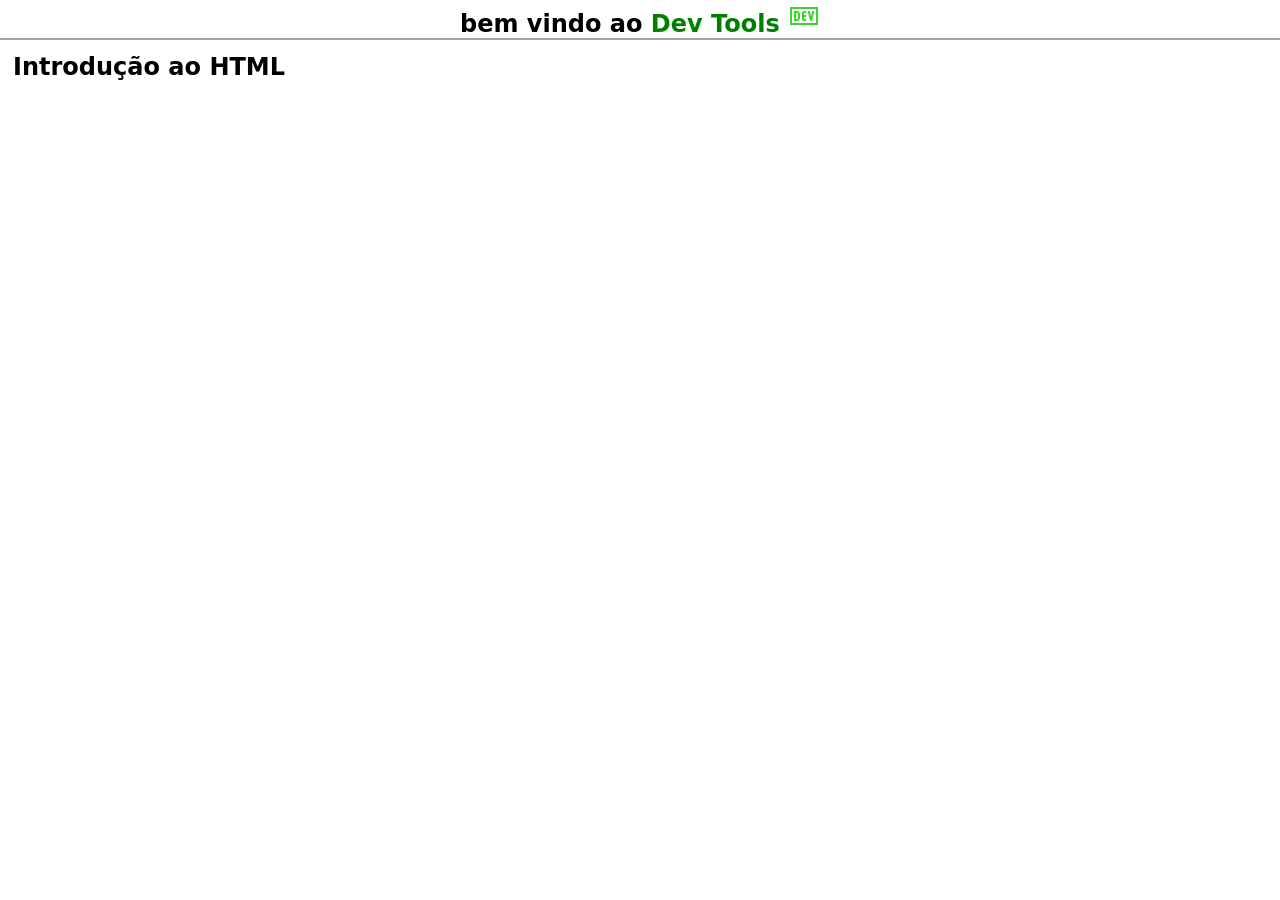
==== index.html @ c797a67d "prototico" ====
<!DOCTYPE html>
<html lang="en">
<head>
    <meta charset="UTF-8">
    <meta name="viewport" content="width=device-width, initial-scale=1.0">
    <title>Dev tools</title>
    <link rel="stylesheet" href="css/style.css">
</head>
<body>
    <nav>
        <div class="nav-box">

            <h1>bem vindo ao <b>Dev Tools</b> <img src="figs/icons8-desenvolvedor-32.png" alt=""></h1>
            
    </div>

</nav>
    <hr>
    <main>
        <div class="title-main">
 <h2>Introdução ao HTML</h2>
        </div>
       
    </main>
    
</body>
</html>
---- css/style.css ----
*{
    font-family:system-ui, -apple-system, BlinkMacSystemFont, 'Segoe UI', Roboto, Oxygen, Ubuntu, Cantarell, 'Open Sans', 'Helvetica Neue', sans-serif;
    margin: 0;
    padding: 0;
    box-sizing: border-box;
}

nav{
    display: grid;
    text-align: center;
    align-items: center;
    margin: 0 auto;


}
.nav-box{
    color: black;
}
b{
    color: green;
}
hr{

    border: 0.1px solid #a5a4a4;
}
main{
    margin: 8px
}
.title-main{
    
    padding: 5px;
}
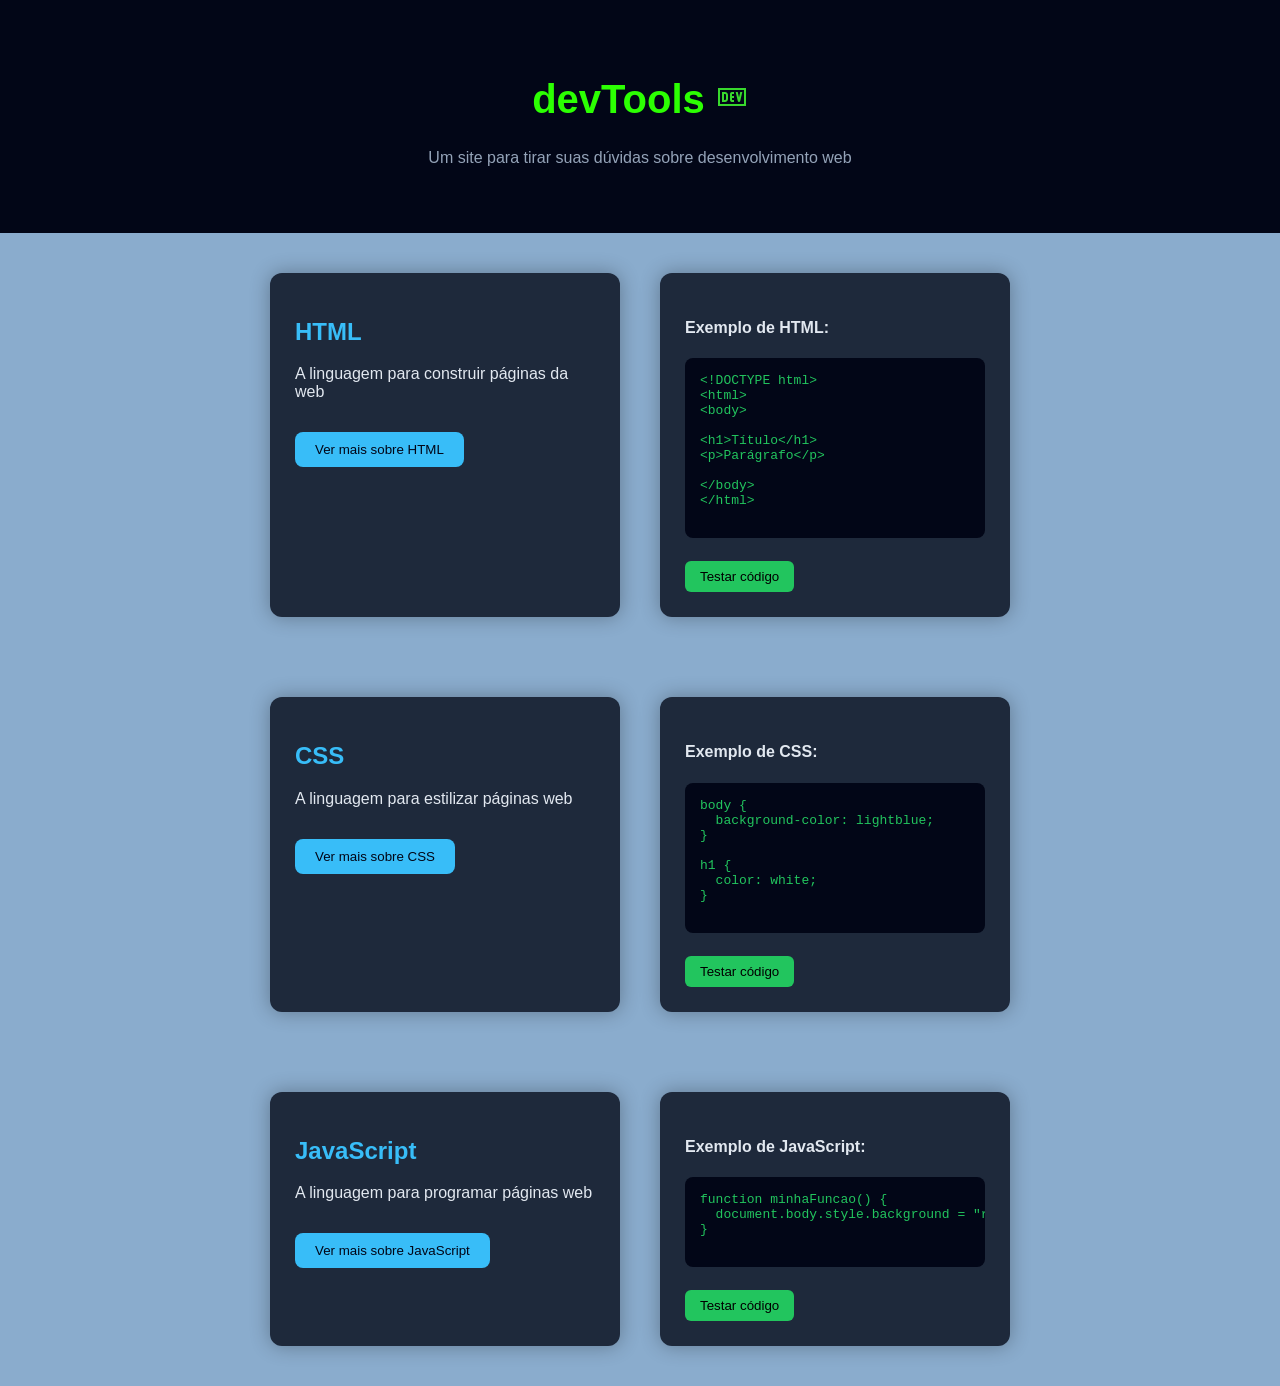
==== commit dcd6d2d3: "novo layout" ====
--- a/index.html
+++ b/index.html
@@ -1,27 +1,88 @@
 <!DOCTYPE html>
-<html lang="en">
+<html lang="pt-br">
 <head>
-    <meta charset="UTF-8">
-    <meta name="viewport" content="width=device-width, initial-scale=1.0">
-    <title>Dev tools</title>
-    <link rel="stylesheet" href="css/style.css">
+  <meta charset="UTF-8">
+  <title>devTools</title>
+  <link rel="stylesheet" href="css/style.css">
 </head>
+
 <body>
-    <nav>
-        <div class="nav-box">
 
-            <h1>bem vindo ao <b>Dev Tools</b> <img src="figs/icons8-desenvolvedor-32.png" alt=""></h1>
-            
+  <!-- HEADER -->
+  <div class="header">
+    <h1>devTools <img src="figs/icons8-desenvolvedor-32.png" alt=""></h1>
+    <p>Um site para tirar suas dúvidas sobre desenvolvimento web</p>
+  </div>
+
+  <!-- HTML -->
+  <div class="section html">
+    <div class="content">
+      <h2>HTML</h2>
+      <p>A linguagem para construir páginas da web</p>
+
+      <button class="btn green">Ver mais sobre HTML</button>
     </div>
 
-</nav>
-    <hr>
-    <main>
-        <div class="title-main">
- <h2>Introdução ao HTML</h2>
-        </div>
-       
-    </main>
-    
+    <div class="code-box">
+      <h4>Exemplo de HTML:</h4>
+      <pre>
+&lt;!DOCTYPE html&gt;
+&lt;html&gt;
+&lt;body&gt;
+
+&lt;h1&gt;Título&lt;/h1&gt;
+&lt;p&gt;Parágrafo&lt;/p&gt;
+
+&lt;/body&gt;
+&lt;/html&gt;
+      </pre>
+      <button class="try-btn">Testar código</button>
+    </div>
+  </div>
+
+  <!-- CSS -->
+  <div class="section css">
+    <div class="content">
+      <h2>CSS</h2>
+      <p>A linguagem para estilizar páginas web</p>
+
+      <button class="btn green">Ver mais sobre CSS</button>
+    </div>
+
+    <div class="code-box">
+      <h4>Exemplo de CSS:</h4>
+      <pre>
+body {
+  background-color: lightblue;
+}
+
+h1 {
+  color: white;
+}
+      </pre>
+      <button class="try-btn">Testar código</button>
+    </div>
+  </div>
+
+  <!-- JavaScript -->
+  <div class="section js">
+    <div class="content">
+      <h2>JavaScript</h2>
+      <p>A linguagem para programar páginas web</p>
+
+      <button class="btn green">Ver mais sobre JavaScript</button>
+    </div>
+
+    <div class="code-box">
+      <h4>Exemplo de JavaScript:</h4>
+      <pre>
+function minhaFuncao() {
+  document.body.style.background = "red";
+}
+      </pre>
+      <button class="try-btn">Testar código</button>
+    </div>
+  </div>
+
 </body>
 </html>
--- a/css/style.css
+++ b/css/style.css
@@ -1,32 +1,178 @@
-*{
-    font-family:system-ui, -apple-system, BlinkMacSystemFont, 'Segoe UI', Roboto, Oxygen, Ubuntu, Cantarell, 'Open Sans', 'Helvetica Neue', sans-serif;
-    margin: 0;
-    padding: 0;
-    box-sizing: border-box;
+body {
+  margin: 0;
+  font-family: 'Segoe UI', sans-serif;
+  background-color: #8AACCD;
+  color: #e2e8f0;
 }
 
-nav{
-    display: grid;
-    text-align: center;
-    align-items: center;
-    margin: 0 auto;
+
+.header {
+  text-align: center;
+  padding: 50px 20px;
+  background-color: #020617;
+}
+
+.header h1 {
+  font-size: 40px;
+  color: #2cff02;
+}
+
+.header p {
+  color: #94a3b8;
+}
+
+.section {
+  display: flex;
+  justify-content: center;
+  gap: 40px;
+  padding: 50px 20px;
+  flex-wrap: wrap;
+}
 
 
+.content, .code-box {
+  background-color: #1e293b;
+  padding: 25px;
+  border-radius: 12px;
+  width: 300px;
+  box-shadow: 0 0 20px rgba(0,0,0,0.3);
 }
-.nav-box{
-    color: black;
+
+
+.content h2 {
+  color: #38bdf8;
 }
-b{
-    color: green;
+
+
+.btn {
+  display: inline-block;
+  margin-top: 15px;
+  padding: 10px 20px;
+  background-color: #38bdf8;
+  color: #020617;
+  border: none;
+  border-radius: 8px;
+  cursor: pointer;
+  transition: 0.3s;
 }
-hr{
 
-    border: 0.1px solid #a5a4a4;
+.btn:hover {
+  background-color: #0ea5e9;
+  transform: scale(1.05);
 }
-main{
-    margin: 8px
+
+
+pre {
+  background-color: #020617;
+  padding: 15px;
+  border-radius: 8px;
+  font-size: 13px;
+  overflow-x: auto;
+  color: #22c55e;
 }
-.title-main{
-    
-    padding: 5px;
+
+
+.try-btn {
+  margin-top: 10px;
+  padding: 8px 15px;
+  background-color: #22c55e;
+  border: none;
+  border-radius: 6px;
+  cursor: pointer;
+}
+
+.try-btn:hover {
+  background-color: #16a34a;
+}
+
+
+@media (max-width: 768px) {
+  .header h1 {
+    font-size: 28px;
+  }
+}
+
+.header p {
+  color: #94a3b8;
+  font-size: 16px;
+}
+
+
+.section {
+  display: flex;
+  justify-content: center;
+  gap: 40px;
+  padding: 40px 15px;
+  flex-wrap: wrap;
+}
+
+
+.content, .code-box {
+  background-color: #1e293b;
+  padding: 25px;
+  border-radius: 12px;
+  width: 300px;
+  max-width: 100%; 
+  box-shadow: 0 0 20px rgba(0,0,0,0.3);
+}
+
+.content h2 {
+  color: #38bdf8;
+}
+
+.btn {
+  display: inline-block;
+  margin-top: 15px;
+  padding: 10px 20px;
+  background-color: #38bdf8;
+  color: #020617;
+  border-radius: 8px;
+  cursor: pointer;
+  transition: 0.3s;
+}
+
+.btn:hover {
+  background-color: #0ea5e9;
+  transform: scale(1.05);
+}
+
+pre {
+  background-color: #020617;
+  padding: 15px;
+  border-radius: 8px;
+  font-size: 13px;
+  overflow-x: auto;
+  color: #22c55e;
+}
+
+.try-btn {
+  margin-top: 10px;
+  padding: 8px 15px;
+  background-color: #22c55e;
+  border: none;
+  border-radius: 6px;
+  cursor: pointer;
+}
+
+.try-btn:hover {
+  background-color: #16a34a;
+}
+
+
+@media (max-width: 768px) {
+
+  .section {
+    flex-direction: column;
+    align-items: center;
+    gap: 20px;
+  }
+
+  .content, .code-box {
+    width: 80%; 
+  }
+
+  .btn, .try-btn {
+    width: 100%;
+    text-align: center;
+  }
 }
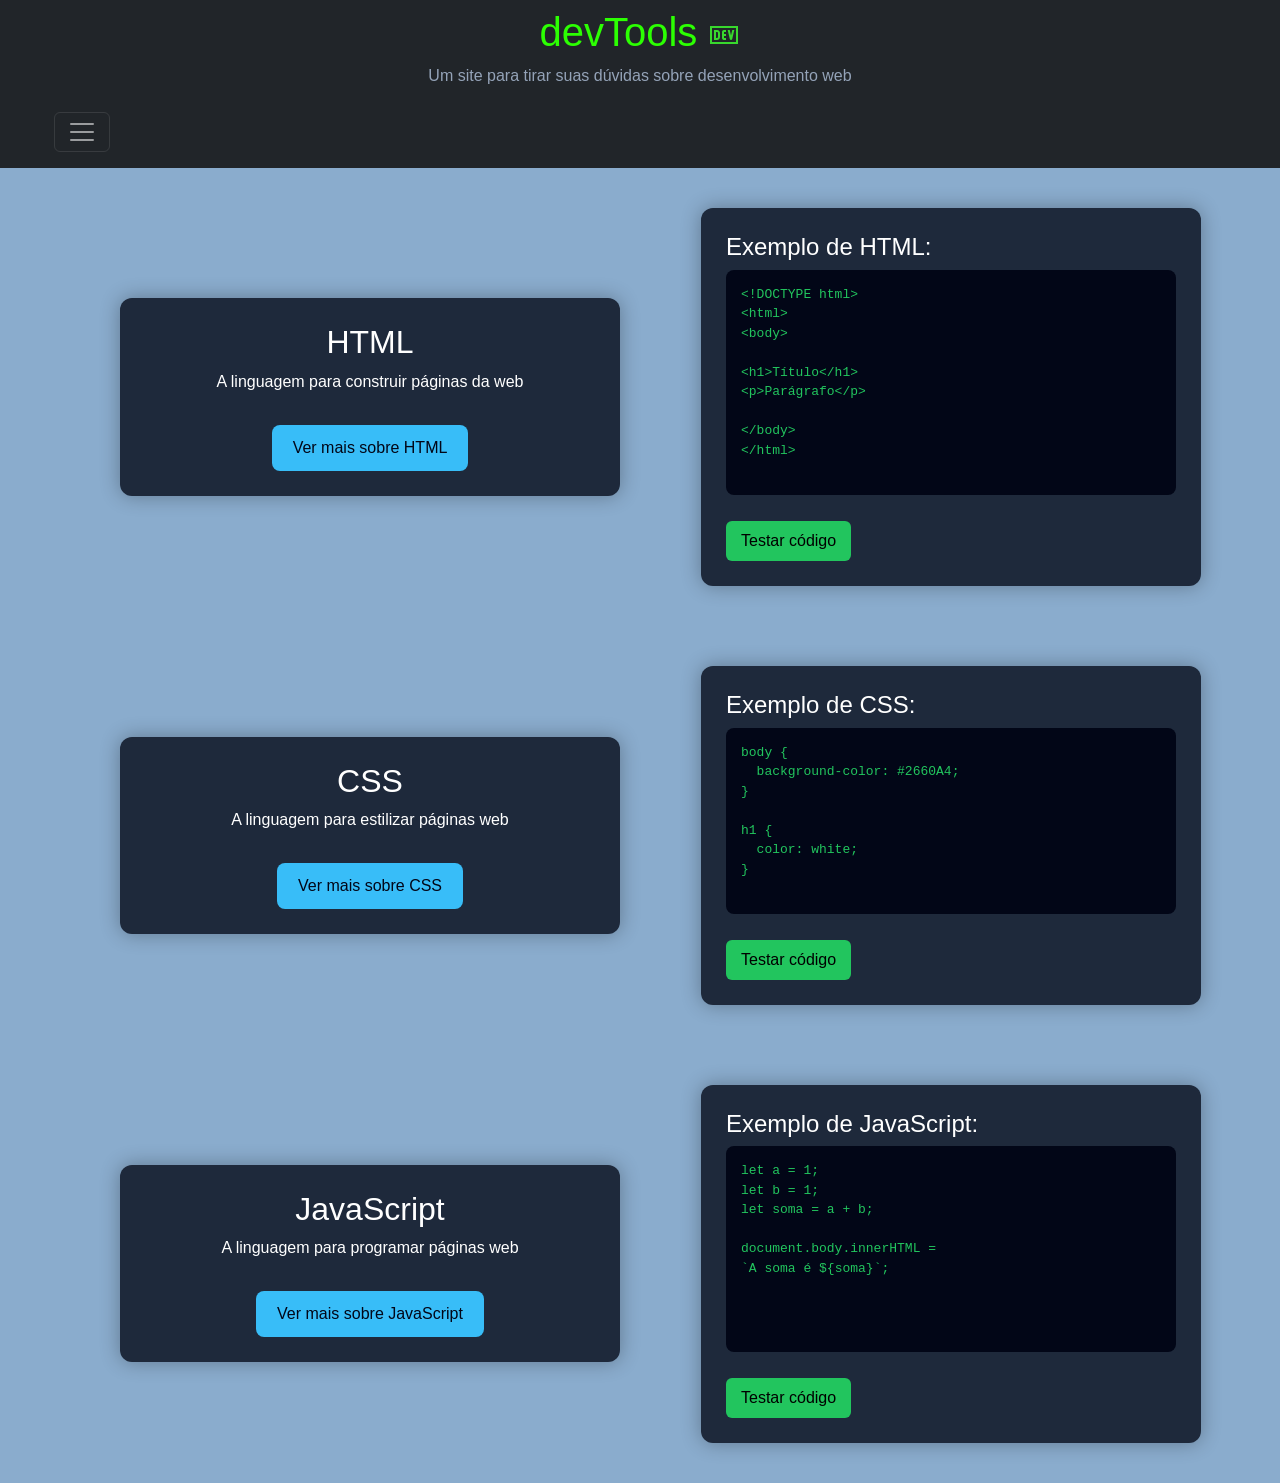
==== commit ae3d6040: "html,pronto" ====
--- a/index.html
+++ b/index.html
@@ -3,16 +3,48 @@
 <head>
   <meta charset="UTF-8">
   <title>devTools</title>
-  <link rel="stylesheet" href="css/style.css">
+
+<link rel="stylesheet" href="../css/html.css">
+<script src="https://cdn.jsdelivr.net/npm/bootstrap@5.3.8/dist/js/bootstrap.bundle.min.js" integrity="sha384-FKyoEForCGlyvwx9Hj09JcYn3nv7wiPVlz7YYwJrWVcXK/BmnVDxM+D2scQbITxI" crossorigin="anonymous"></script>
+<link href="https://cdn.jsdelivr.net/npm/bootstrap@5.3.8/dist/css/bootstrap.min.css" rel="stylesheet" integrity="sha384-sRIl4kxILFvY47J16cr9ZwB07vP4J8+LH7qKQnuqkuIAvNWLzeN8tE5YBujZqJLB" crossorigin="anonymous">
+<link rel="stylesheet" href="css/style.css">
+<script src="js/index.js" defer></script>
+ 
 </head>
 
 <body>
 
-  <!-- HEADER -->
-  <div class="header">
-    <h1>devTools <img src="figs/icons8-desenvolvedor-32.png" alt=""></h1>
-    <p>Um site para tirar suas dúvidas sobre desenvolvimento web</p>
+<div class="header text-center bg-dark text-white p-2">
+  
+  <h1>
+    devTools 
+    <img src="../figs/icons8-desenvolvedor-32.png" alt="">
+  </h1>
+
+  <p>Um site para tirar suas dúvidas sobre desenvolvimento web</p>
+
+
+  <div class="collapse mt-3" id="navbarToggleExternalContent">
+    <div class="bg-secondary p-4 rounded">
+      <h5 class="text-white">Menu</h5>
+      <span class="text-light"><a href="../index.html">inicio</a></span>
+    </div>
   </div>
+
+
+  <nav class="navbar navbar-dark mt-3">
+    <div class="container-fluid justify-content-center">
+      <button class="navbar-toggler" 
+              type="button" 
+              data-bs-toggle="collapse" 
+              data-bs-target="#navbarToggleExternalContent">
+        <span class="navbar-toggler-icon"></span>
+      </button>
+    </div>
+  </nav>
+
+</div>
+
 
   <!-- HTML -->
   <div class="section html">
@@ -20,7 +52,7 @@
       <h2>HTML</h2>
       <p>A linguagem para construir páginas da web</p>
 
-      <button class="btn green">Ver mais sobre HTML</button>
+      <button class="btn green"><a href="pages/html.html">Ver mais sobre HTML</a></button>
     </div>
 
     <div class="code-box">
@@ -40,20 +72,21 @@
     </div>
   </div>
 
-  <!-- CSS -->
+
   <div class="section css">
     <div class="content">
       <h2>CSS</h2>
       <p>A linguagem para estilizar páginas web</p>
 
-      <button class="btn green">Ver mais sobre CSS</button>
+      <button class="btn green"><a href="pages/css.html">Ver mais sobre CSS</a>
+      </button>
     </div>
 
     <div class="code-box">
       <h4>Exemplo de CSS:</h4>
       <pre>
 body {
-  background-color: lightblue;
+  background-color: #2660A4;
 }
 
 h1 {
@@ -64,25 +97,31 @@
     </div>
   </div>
 
-  <!-- JavaScript -->
   <div class="section js">
     <div class="content">
       <h2>JavaScript</h2>
       <p>A linguagem para programar páginas web</p>
 
-      <button class="btn green">Ver mais sobre JavaScript</button>
+      <button class="btn green"><a href="pages/js.html">Ver mais sobre JavaScript</a></button>
     </div>
 
     <div class="code-box">
       <h4>Exemplo de JavaScript:</h4>
       <pre>
-function minhaFuncao() {
-  document.body.style.background = "red";
-}
+let a = 1;
+let b = 1;
+let soma = a + b;
+
+document.body.innerHTML =
+`<span>A soma é ${soma}</span>`;
+ 
+
       </pre>
       <button class="try-btn">Testar código</button>
     </div>
   </div>
 
+  
+
 </body>
-</html>+</html>
--- a/css/html.css
+++ b/css/html.css
@@ -0,0 +1,105 @@
+html, body {
+  margin: 0;
+  
+  font-family: 'Segoe UI', Tahoma, Geneva, Verdana, sans-serif;
+  color: #e2e8f0;
+}
+
+.header h1 {
+  font-size: 40px;
+  color: #2cff02;
+}
+
+.sidebar {
+  height: 100vh;
+  width: 220px;
+  position: fixed;
+  background-color: #020617;
+  padding-top: 20px;
+}
+
+.sidebar a {
+  display: block;
+  color: #fff;
+  padding: 12px;
+  text-decoration: none;
+}
+
+.sidebar a:hover {
+  background-color: #1e293b;
+}
+
+.text-light a {
+  text-decoration: none;
+  color: #ebebeb;
+}
+
+
+.section {
+  padding: 80px 20px;
+  max-width: 90%;
+  margin: 0 auto;
+  color: #fff;
+}
+
+.content {
+  width: 100%;
+  margin: 0 auto;
+  padding: 40px;
+  text-align: center;
+  background-color: #1E293B;
+  border-radius: 10px;
+}
+
+.content h1 {
+  color: #2cff02;
+}
+
+.navbar-toggler {
+  display: flex;
+  margin-right: 90%;
+}
+.container-custom {
+  height: 100vh;
+  margin: 50px auto;
+  padding: 20px;
+}
+
+.titulo {
+  text-align: center;
+  margin-bottom: 40px;
+  color: #020617;
+}
+
+.grid {
+  display: grid;
+  grid-template-columns: repeat(auto-fit, minmax(250px, 1fr));
+  gap: 20px;
+  padding: 10px;
+  
+}
+
+.card-custo {
+  background-color: #1e293b;
+  padding: 20px;
+  border-radius: 10px;
+  color: #fff;
+  box-shadow: 0 0 10px rgba(0,0,0,0.3);
+  transition: 0.3s;
+}
+
+.card:hover {
+  transform: translateY(-5px);
+}
+
+.card h4 {
+  color: #2cff02;
+}
+
+pre {
+  background-color: #0206178f;
+  padding: 10px;
+  border-radius: 5px;
+  overflow-x: auto;
+  color: #2cff02;
+}
--- a/css/style.css
+++ b/css/style.css
@@ -5,10 +5,13 @@
   color: #e2e8f0;
 }
 
-
+ a{
+      text-decoration: none;
+      color: #020617;
+    }
 .header {
   text-align: center;
-  padding: 50px 20px;
+  padding: 20px 10px;
   background-color: #020617;
 }
 
@@ -19,13 +22,43 @@
 
 .header p {
   color: #94a3b8;
-}
+  font-size: 16px;
+}
+
+
+.sidebar {
+  position: fixed;
+  width: 220px;
+  height: 100vh;
+  background-color: #020617;
+  padding-top: 20px;
+  transition: 0.3s;
+}
+
+.sidebar a {
+  display: block;
+  color: white;
+  padding: 12px;
+  text-decoration: none;
+}
+
+.sidebar a:hover {
+  background-color: #1e293b;
+}
+
+
+.main {
+  margin-left: 220px;
+  transition: 0.3s;
+}
+
 
 .section {
   display: flex;
   justify-content: center;
+  align-items: center;
   gap: 40px;
-  padding: 50px 20px;
+  padding: 40px 15px;
   flex-wrap: wrap;
 }
 
@@ -34,13 +67,9 @@
   background-color: #1e293b;
   padding: 25px;
   border-radius: 12px;
-  width: 300px;
+  width: 500px;
+  max-width: 100%;
   box-shadow: 0 0 20px rgba(0,0,0,0.3);
-}
-
-
-.content h2 {
-  color: #38bdf8;
 }
 
 
@@ -50,10 +79,10 @@
   padding: 10px 20px;
   background-color: #38bdf8;
   color: #020617;
-  border: none;
   border-radius: 8px;
   cursor: pointer;
   transition: 0.3s;
+  text-decoration: none;
 }
 
 .btn:hover {
@@ -85,94 +114,137 @@
   background-color: #16a34a;
 }
 
-
-@media (max-width: 768px) {
-  .header h1 {
-    font-size: 28px;
-  }
-}
-
-.header p {
-  color: #94a3b8;
-  font-size: 16px;
-}
-
-
-.section {
+.try-output {
+  width: min(900px, 95%);
+  margin: 0 auto 40px;
+  background-color: #0b1220;
+  border-radius: 12px;
+  padding: 18px;
+  box-shadow: 0 0 20px rgba(0,0,0,0.3);
+  color: #e2e8f0;
+}
+
+.try-output__header {
   display: flex;
-  justify-content: center;
-  gap: 40px;
-  padding: 40px 15px;
-  flex-wrap: wrap;
-}
-
-
-.content, .code-box {
-  background-color: #1e293b;
-  padding: 25px;
-  border-radius: 12px;
-  width: 300px;
-  max-width: 100%; 
-  box-shadow: 0 0 20px rgba(0,0,0,0.3);
-}
-
-.content h2 {
-  color: #38bdf8;
-}
-
-.btn {
-  display: inline-block;
-  margin-top: 15px;
-  padding: 10px 20px;
-  background-color: #38bdf8;
-  color: #020617;
+  align-items: center;
+  justify-content: space-between;
+  gap: 12px;
+  margin-bottom: 12px;
+}
+
+.try-output__header h3 {
+  margin: 0;
+  font-size: 18px;
+}
+
+.try-output__clear {
+  background: #ef4444;
+  border: none;
+  color: #fff;
+  padding: 8px 14px;
   border-radius: 8px;
   cursor: pointer;
-  transition: 0.3s;
-}
-
-.btn:hover {
-  background-color: #0ea5e9;
-  transform: scale(1.05);
-}
-
-pre {
-  background-color: #020617;
-  padding: 15px;
-  border-radius: 8px;
-  font-size: 13px;
-  overflow-x: auto;
-  color: #22c55e;
-}
-
-.try-btn {
-  margin-top: 10px;
+
+}
+
+try-output__clear:hover {
+  filter: brightness(0.95);
+}
+
+.try-output__close {
   padding: 8px 15px;
-  background-color: #22c55e;
+  background-color: #ef4444;
+  color: #fff;
   border: none;
   border-radius: 6px;
   cursor: pointer;
-}
-
-.try-btn:hover {
-  background-color: #16a34a;
-}
+  transition: 0.2s;
+  margin-left: 2%;
+}
+
+.try-output__close:hover {
+  filter: brightness(0.95);
+}
+
+.navbar-toggler{
+    display: flex;
+    margin-right: 90%;
+  }
+
+
+@media (max-width: 1024px) {
+
+  .content, .code-box {
+    width: 45%;
+  }
+
+  .header h1 {
+    font-size: 32px;
+  }
+}
+
+
 
 
 @media (max-width: 768px) {
+
+ 
+  .sidebar {
+    position: relative;
+    width: 100%;
+    height: auto;
+    display: flex;
+    justify-content: space-around;
+    padding: 10px;
+  }
+
+  .sidebar a {
+    padding: 10px;
+    font-size: 14px;
+  }
+
+  .main {
+    margin-left: 0;
+  }
 
   .section {
     flex-direction: column;
-    align-items: center;
     gap: 20px;
   }
 
   .content, .code-box {
-    width: 80%; 
-  }
+    width: 90%;
+  }
+
 
   .btn, .try-btn {
     width: 100%;
     text-align: center;
   }
+
+  .header h1 {
+    font-size: 26px;
+  }
+}
+
+
+@media (max-width: 480px) {
+
+  .header h1 {
+    font-size: 22px;
+  }
+
+  .header p {
+    font-size: 14px;
+  }
+
+  .sidebar {
+    flex-direction: column;
+    align-items: center;
+  }
+
+  .sidebar a {
+    width: 100%;
+    text-align: center;
+  }
 }
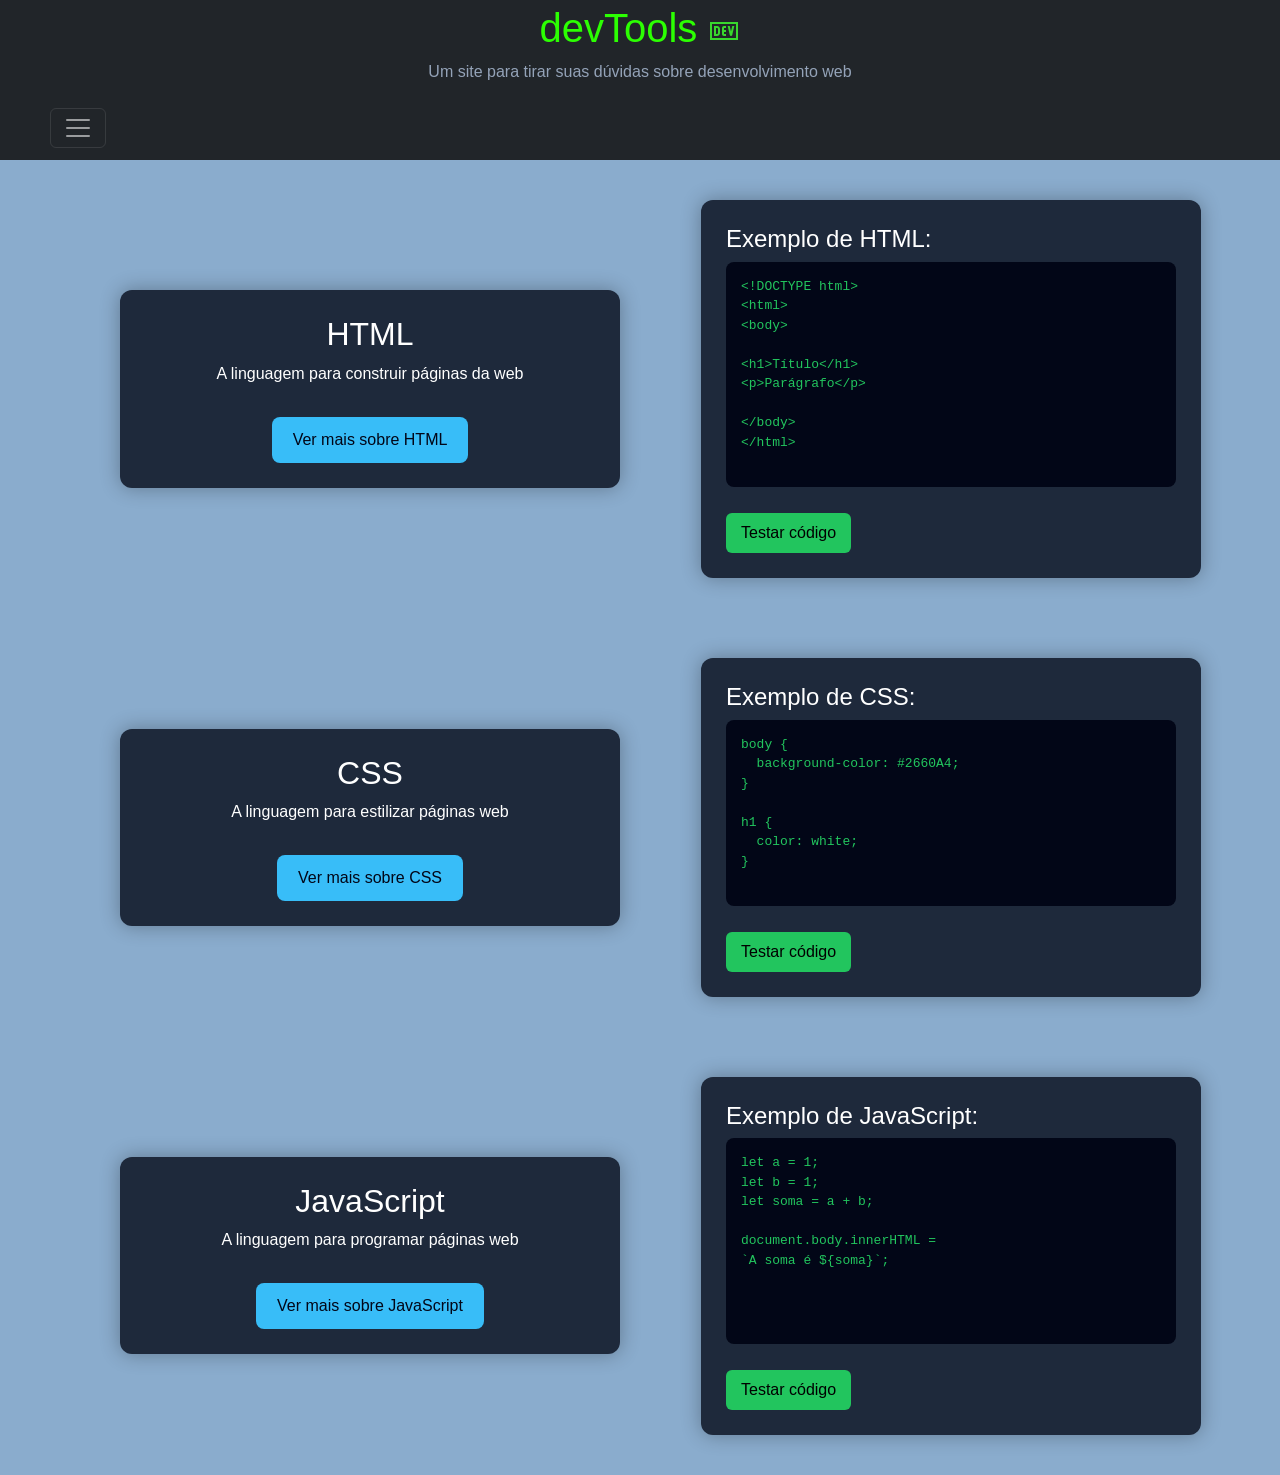
==== commit 06cfa556: "base conclida" ====
--- a/index.html
+++ b/index.html
@@ -14,7 +14,7 @@
 
 <body>
 
-<div class="header text-center bg-dark text-white p-2">
+<div class="header text-center bg-dark text-white p-1">
   
   <h1>
     devTools 
@@ -52,7 +52,7 @@
       <h2>HTML</h2>
       <p>A linguagem para construir páginas da web</p>
 
-      <button class="btn green"><a href="pages/html.html">Ver mais sobre HTML</a></button>
+     <a href="pages/html.html"><button class="btn green">Ver mais sobre HTML</button></a>
     </div>
 
     <div class="code-box">
@@ -78,7 +78,7 @@
       <h2>CSS</h2>
       <p>A linguagem para estilizar páginas web</p>
 
-      <button class="btn green"><a href="pages/css.html">Ver mais sobre CSS</a>
+      <a href="pages/css.html"><button class="btn green">Ver mais sobre CSS</button></a>
       </button>
     </div>
 
@@ -102,7 +102,7 @@
       <h2>JavaScript</h2>
       <p>A linguagem para programar páginas web</p>
 
-      <button class="btn green"><a href="pages/js.html">Ver mais sobre JavaScript</a></button>
+      <a href="pages/js.html"><button class="btn green">Ver mais sobre JavaScript</button></a>
     </div>
 
     <div class="code-box">
--- a/css/html.css
+++ b/css/html.css
@@ -1,9 +1,11 @@
 html, body {
   margin: 0;
-  
+  background-color: #8AACCD;
+ 
   font-family: 'Segoe UI', Tahoma, Geneva, Verdana, sans-serif;
-  color: #e2e8f0;
+  color: #ffffff;
 }
+
 
 .header h1 {
   font-size: 40px;
@@ -63,6 +65,7 @@
   height: 100vh;
   margin: 50px auto;
   padding: 20px;
+  
 }
 
 .titulo {
@@ -86,6 +89,8 @@
   color: #fff;
   box-shadow: 0 0 10px rgba(0,0,0,0.3);
   transition: 0.3s;
+
+  
 }
 
 .card:hover {
@@ -102,4 +107,12 @@
   border-radius: 5px;
   overflow-x: auto;
   color: #2cff02;
-}+}
+.container-custom{
+  margin-top: 0px;
+  background-color: #8AACCD;
+
+height: 100%;
+padding: 20px;
+}
+
--- a/css/style.css
+++ b/css/style.css
@@ -8,6 +8,10 @@
  a{
       text-decoration: none;
       color: #020617;
+      border: none;
+    }
+    button{
+      border: none;
     }
 .header {
   text-align: center;
